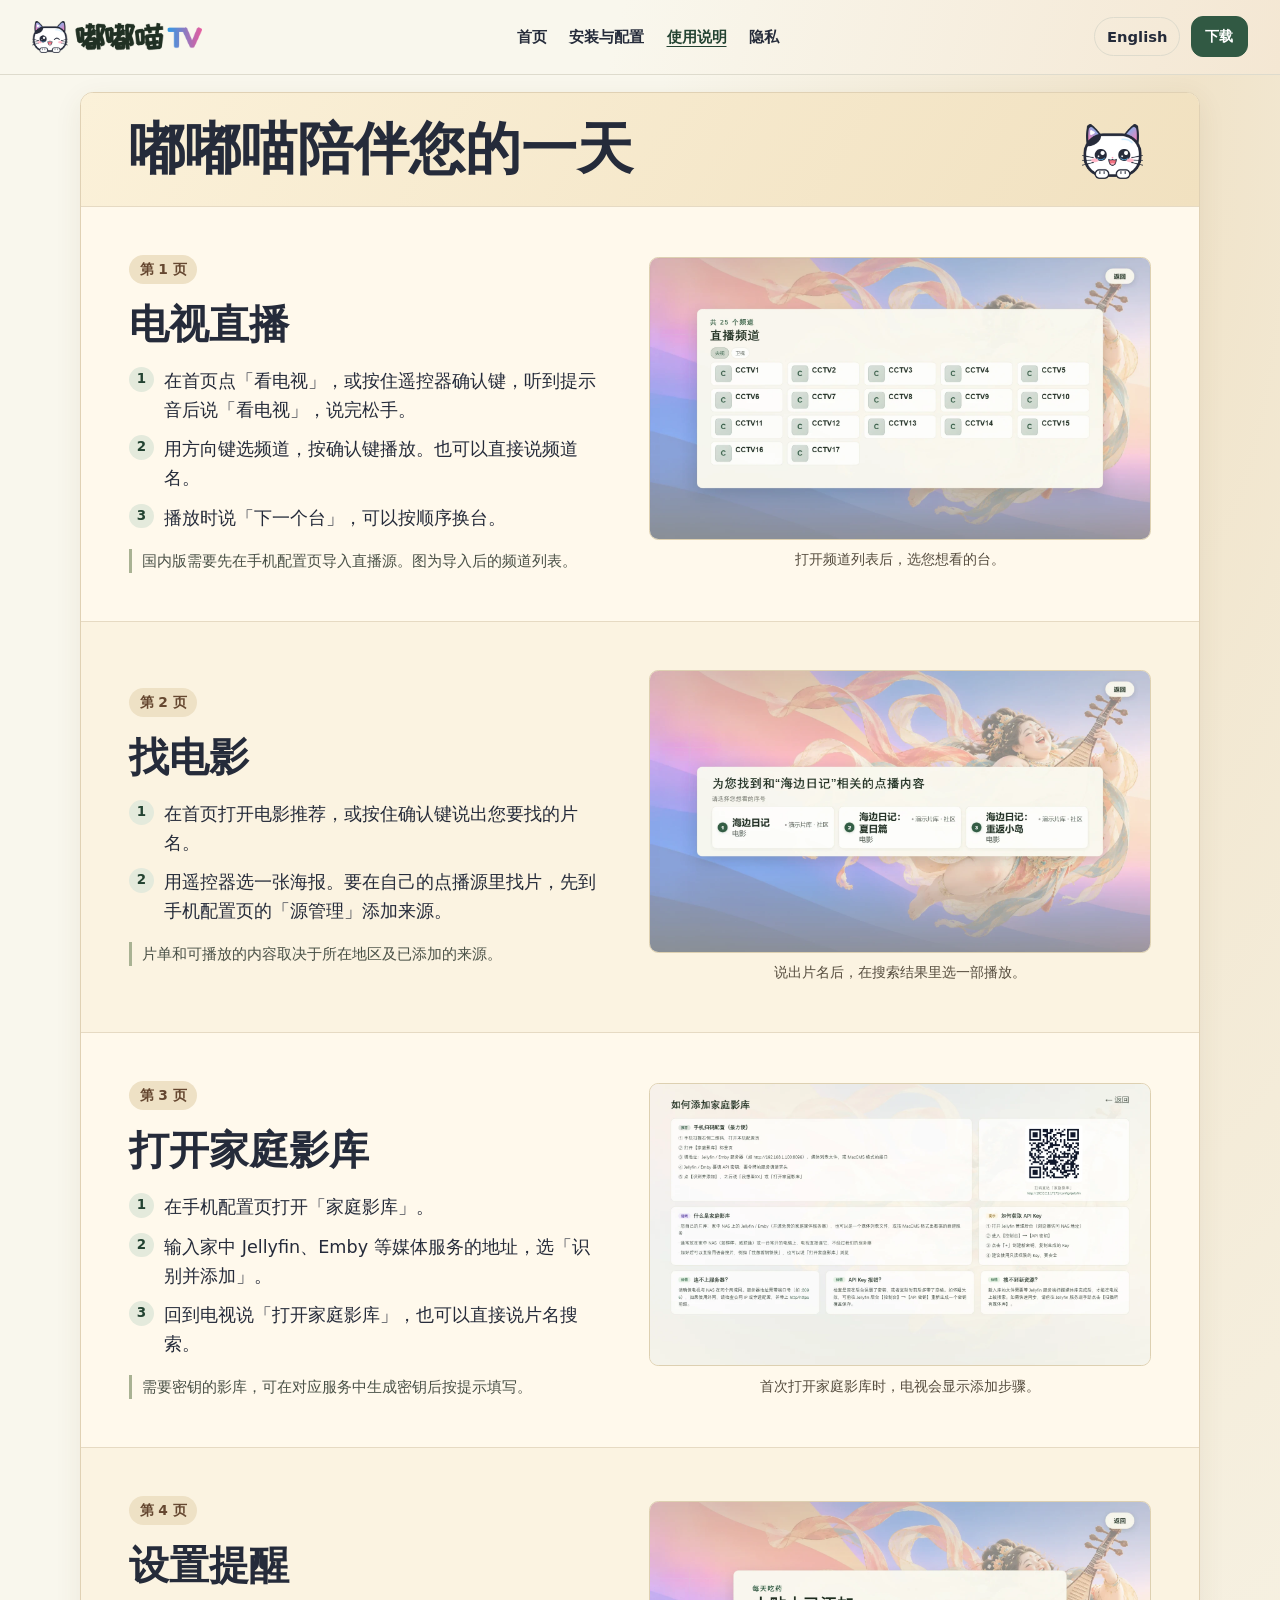
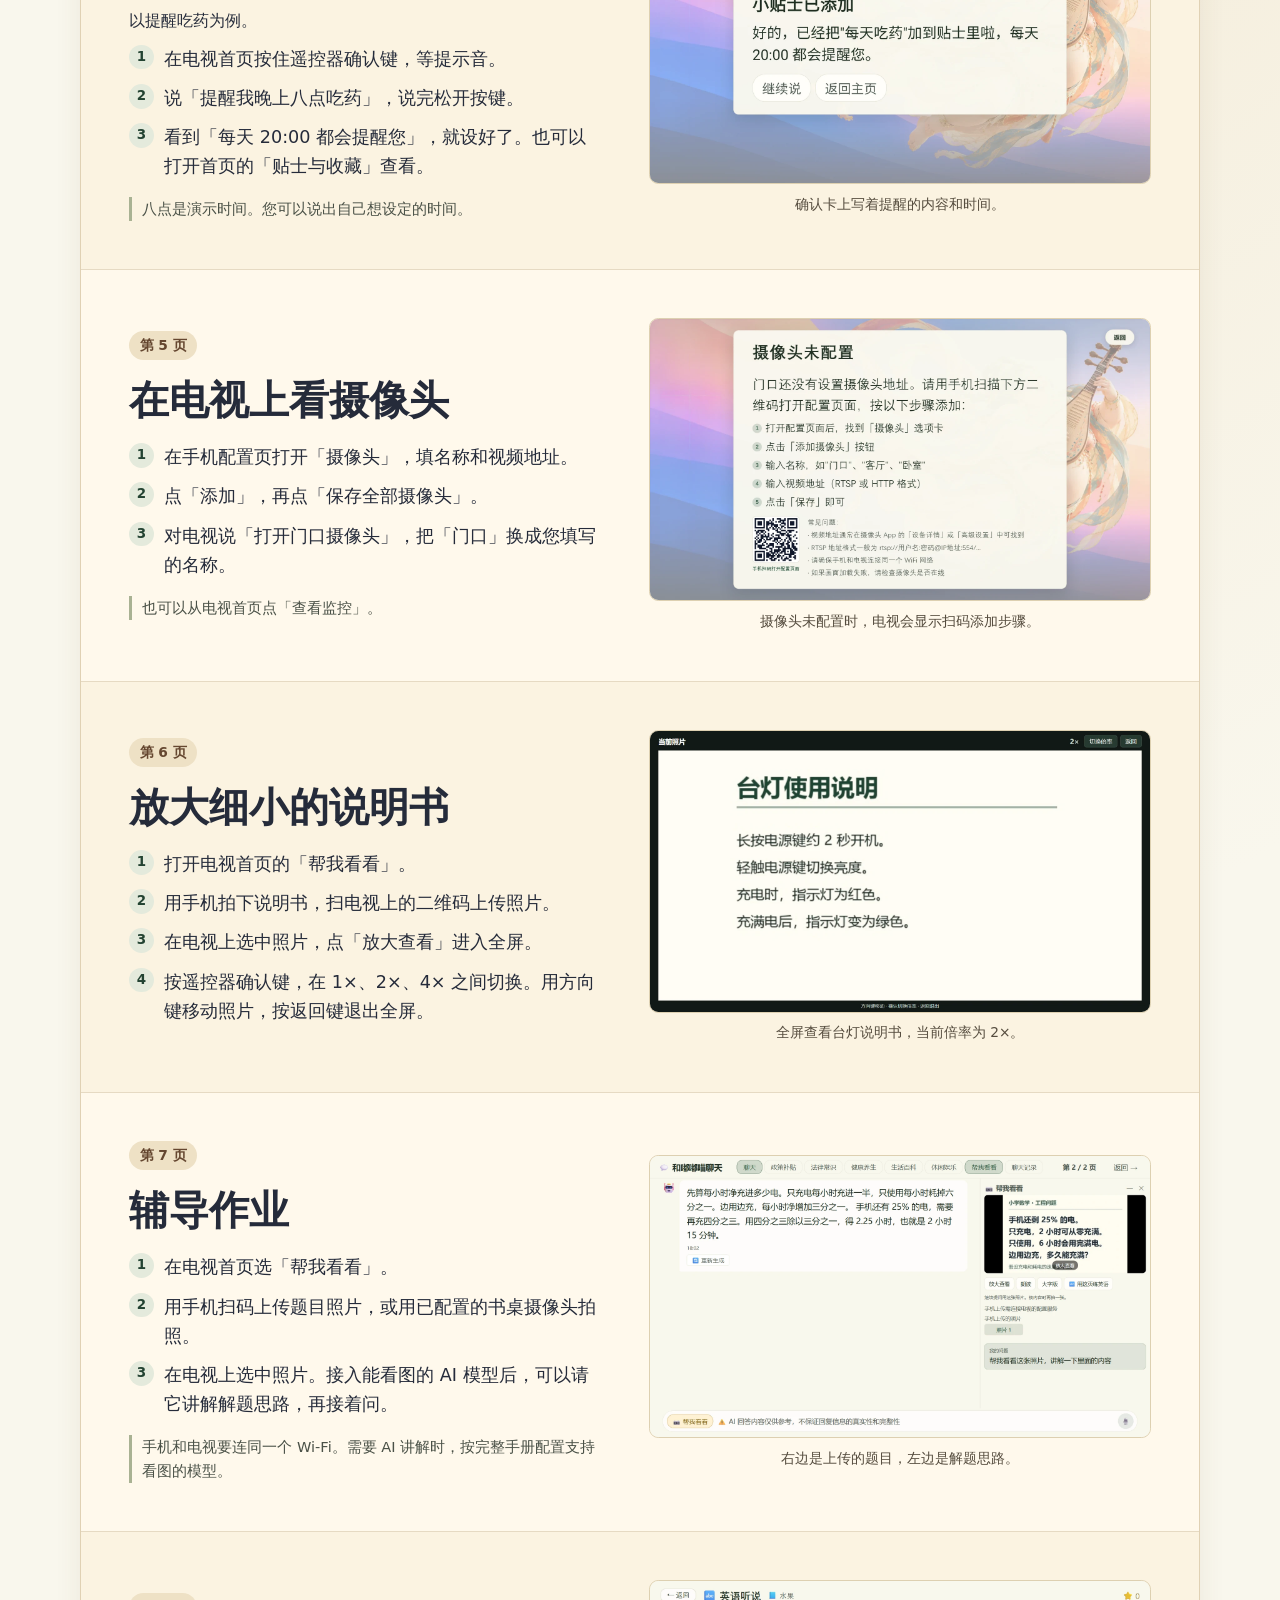
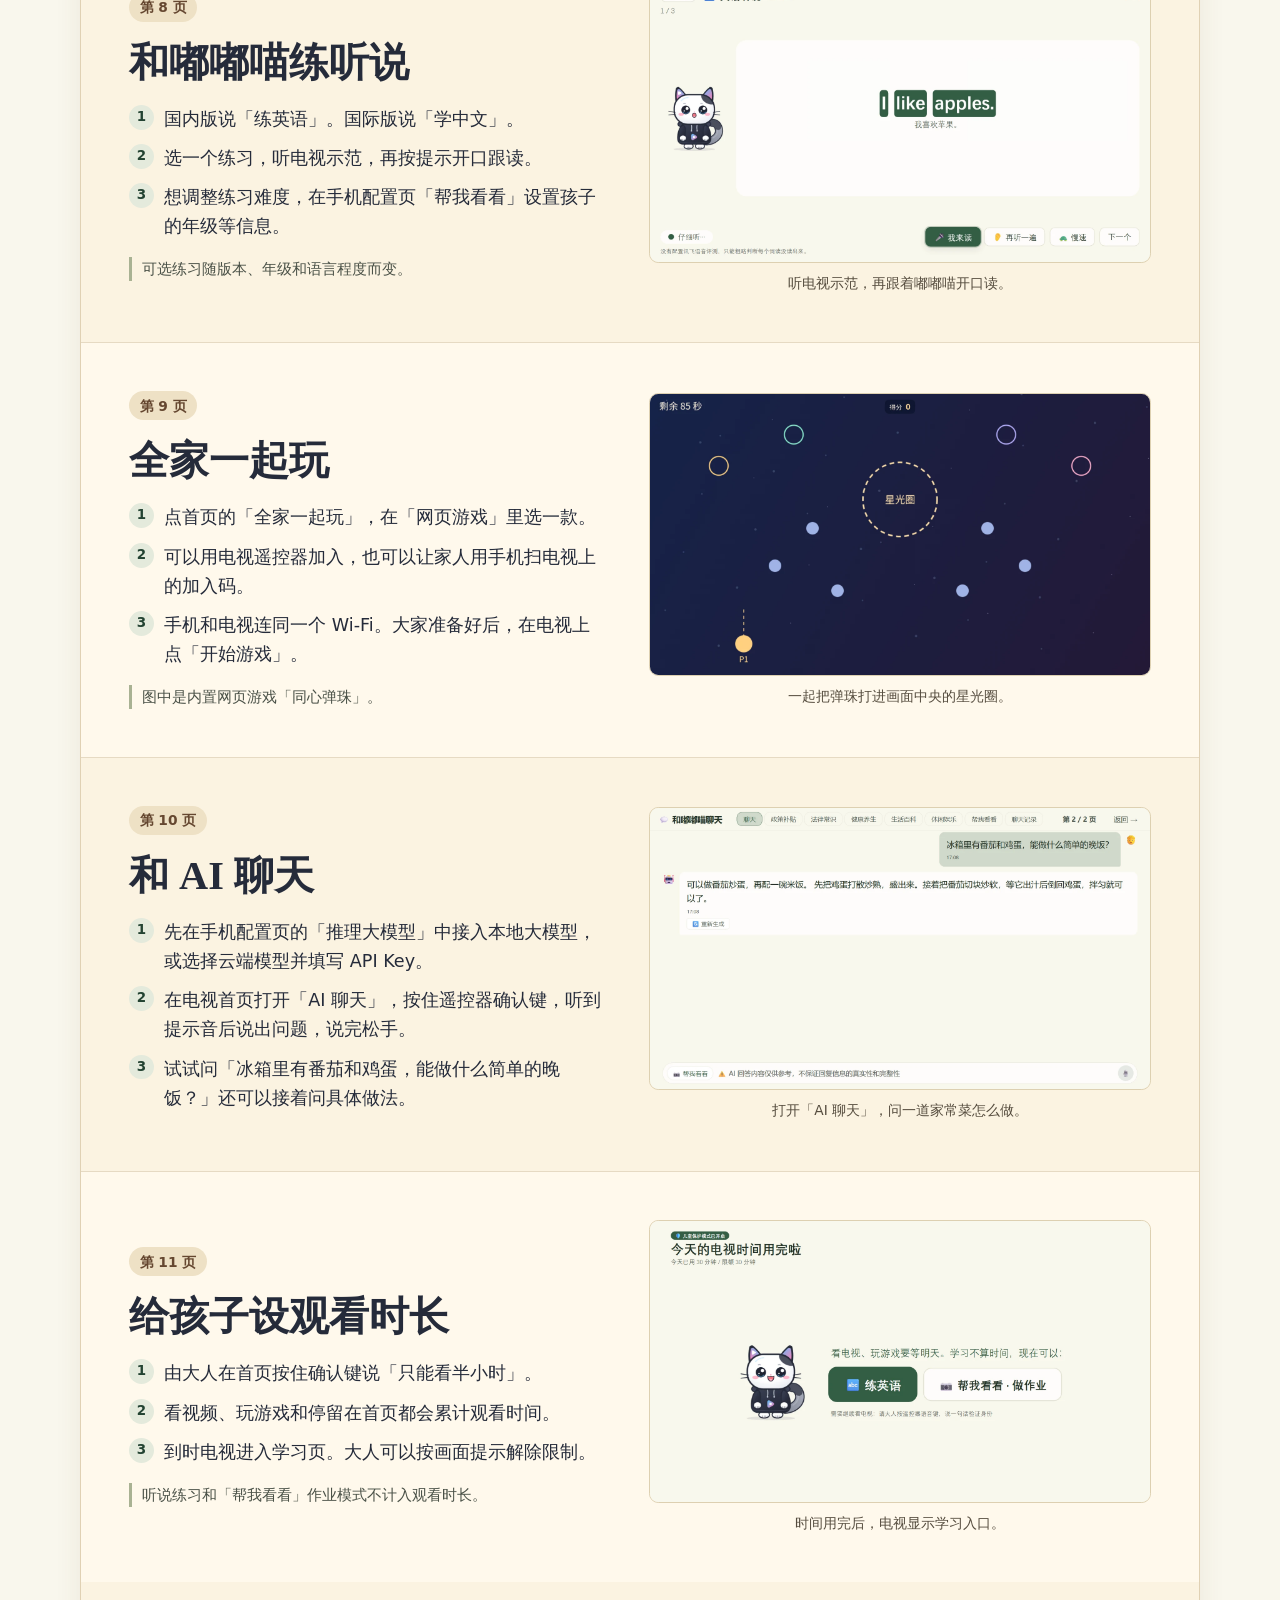
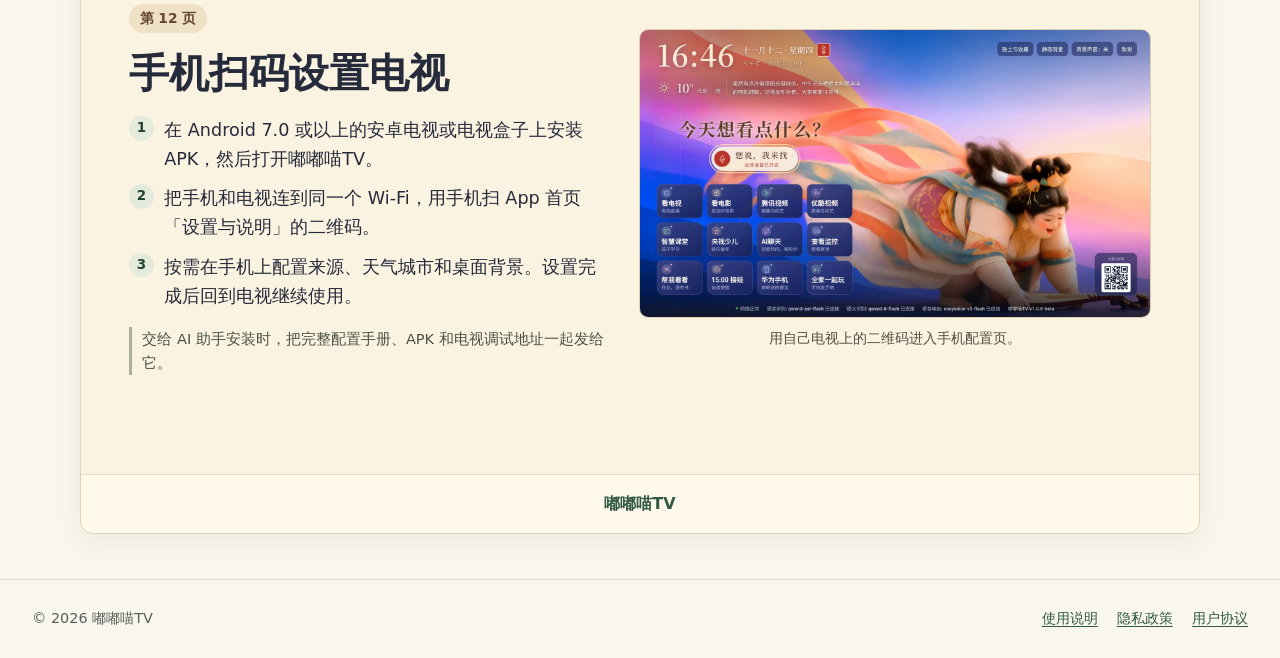
==== guide.html @ 06c304d7 "Publish DodoMeow TV static website" ====
<!doctype html>
<html lang="zh-CN">
<head>
  <meta charset="utf-8">
  <meta name="viewport" content="width=device-width, initial-scale=1">
  <title>使用说明 | 嘟嘟喵TV</title>
  <meta name="description" content="嘟嘟喵TV 的常用功能和简明操作，包括语音遥控、电视直播、家庭影库、学习辅导、儿童观看时长和家庭游戏。">
  <meta property="og:title" content="使用说明 | 嘟嘟喵TV">
  <meta property="og:description" content="嘟嘟喵TV 的常用功能和简明操作，包括语音遥控、电视直播、家庭影库、学习辅导、儿童观看时长和家庭游戏。">
  <meta property="og:type" content="website">
  <meta property="og:image" content="media/zh-hero.webp?v=cn-20261109">
  <link rel="alternate" hreflang="en" href="en/guide.html">
  <link rel="icon" href="img/favicon.png">
  <link rel="apple-touch-icon" href="img/apple-touch-icon.png">
  <link rel="stylesheet" href="css/base.css">
  <link rel="stylesheet" href="css/home.css?v=stories-20261112">
  <link rel="stylesheet" href="css/guide.css?v=guide-screens-20261112">
</head>
<body class="home detail-page guide">
  <a class="skip-link button small" href="#content">跳到正文</a>
  <header class="topbar">
    <div class="wrap topbar-inner">
      <a class="brand" href="index.html"><img src="img/lockup-cn.png" alt="嘟嘟喵TV" width="492" height="93"></a>
      <nav class="nav-links" aria-label="主导航">
        <a href="index.html">首页</a><a href="setup.html">安装与配置</a><a href="guide.html" aria-current="page">使用说明</a><a href="privacy-overview.html">隐私</a>
      </nav>
      <div class="nav-end"><a class="locale-link" href="en/guide.html" lang="en">English</a><a class="button small" href="setup.html#editions">下载</a></div>
    </div>
  </header>
  <main class="wrap guide-layout" id="content">
    <article class="illustrated-book" id="guide" aria-labelledby="book-title">
      <header class="guide-title">
        <h1 id="book-title">嘟嘟喵陪伴您的一天</h1>
        <img src="img/dodo.png" width="1024" height="1024" alt="">
      </header>
      <section class="guide-page" id="live" aria-labelledby="live-title">
        <div class="guide-copy" id="watch">
          <p class="chapter-number">第 1 页</p>
          <h2 id="live-title">电视直播</h2>
          <ol>
            <li>在首页点「看电视」，或按住遥控器确认键，听到提示音后说「看电视」，说完松手。</li>
            <li>用方向键选频道，按确认键播放。也可以直接说频道名。</li>
            <li>播放时说「下一个台」，可以按顺序换台。</li>
          </ol>
          <p class="guide-note">国内版需要先在手机配置页导入直播源。图为导入后的频道列表。</p>
        </div>
        <figure class="guide-art">
          <img src="media/zh-channels.webp?v=cn-20261112-2" width="1600" height="900" alt="打开频道列表后，选您想看的台。">
          <figcaption>打开频道列表后，选您想看的台。</figcaption>
        </figure>
      </section>
      <section class="guide-page" id="movies" aria-labelledby="movies-title">
        <div class="guide-copy">
          <p class="chapter-number">第 2 页</p>
          <h2 id="movies-title">找电影</h2>
          <ol>
            <li>在首页打开电影推荐，或按住确认键说出您要找的片名。</li>
            <li>用遥控器选一张海报。要在自己的点播源里找片，先到手机配置页的「源管理」添加来源。</li>
          </ol>
          <p class="guide-note">片单和可播放的内容取决于所在地区及已添加的来源。</p>
        </div>
        <figure class="guide-art">
          <img src="media/zh-vod-search.webp" width="1600" height="900" alt="说出片名后，在搜索结果里选一部播放。" loading="lazy">
          <figcaption>说出片名后，在搜索结果里选一部播放。</figcaption>
        </figure>
      </section>
      <section class="guide-page" id="library" aria-labelledby="library-title">
        <div class="guide-copy">
          <p class="chapter-number">第 3 页</p>
          <h2 id="library-title">打开家庭影库</h2>
          <ol>
            <li>在手机配置页打开「家庭影库」。</li>
            <li>输入家中 Jellyfin、Emby 等媒体服务的地址，选「识别并添加」。</li>
            <li>回到电视说「打开家庭影库」，也可以直接说片名搜索。</li>
          </ol>
          <p class="guide-note">需要密钥的影库，可在对应服务中生成密钥后按提示填写。</p>
        </div>
        <figure class="guide-art">
          <img src="media/zh-guide-library.webp" width="1600" height="900" alt="首次打开家庭影库时，电视会显示添加步骤。" loading="lazy">
          <figcaption>首次打开家庭影库时，电视会显示添加步骤。</figcaption>
        </figure>
      </section>
      <section class="guide-page" id="reminder" aria-labelledby="reminder-title">
        <div class="guide-copy">
          <p class="chapter-number">第 4 页</p>
          <h2 id="reminder-title">设置提醒</h2>
          <p>以提醒吃药为例。</p>
          <ol>
            <li>在电视首页按住遥控器确认键，等提示音。</li>
            <li>说「提醒我晚上八点吃药」，说完松开按键。</li>
            <li>看到「每天 20:00 都会提醒您」，就设好了。也可以打开首页的「贴士与收藏」查看。</li>
          </ol>
          <p class="guide-note">八点是演示时间。您可以说出自己想设定的时间。</p>
        </div>
        <figure class="guide-art">
          <img src="media/zh-reminder.webp?v=cn-20261109" width="1600" height="900" alt="确认卡上写着提醒的内容和时间。" loading="lazy">
          <figcaption>确认卡上写着提醒的内容和时间。</figcaption>
        </figure>
      </section>
      <section class="guide-page" id="camera" aria-labelledby="camera-title">
        <div class="guide-copy">
          <p class="chapter-number">第 5 页</p>
          <h2 id="camera-title">在电视上看摄像头</h2>
          <ol>
            <li>在手机配置页打开「摄像头」，填名称和视频地址。</li>
            <li>点「添加」，再点「保存全部摄像头」。</li>
            <li>对电视说「打开门口摄像头」，把「门口」换成您填写的名称。</li>
          </ol>
          <p class="guide-note">也可以从电视首页点「查看监控」。</p>
        </div>
        <figure class="guide-art">
          <img src="media/zh-guide-camera.webp" width="1600" height="900" alt="摄像头未配置时，电视会显示扫码添加步骤。" loading="lazy">
          <figcaption>摄像头未配置时，电视会显示扫码添加步骤。</figcaption>
        </figure>
      </section>
      <section class="guide-page" id="manual" aria-labelledby="manual-title">
        <div class="guide-copy">
          <p class="chapter-number">第 6 页</p>
          <h2 id="manual-title">放大细小的说明书</h2>
          <ol>
            <li>打开电视首页的「帮我看看」。</li>
            <li>用手机拍下说明书，扫电视上的二维码上传照片。</li>
            <li>在电视上选中照片，点「放大查看」进入全屏。</li>
            <li>按遥控器确认键，在 1×、2×、4× 之间切换。用方向键移动照片，按返回键退出全屏。</li>
          </ol>
        </div>
        <figure class="guide-art">
          <img src="media/zh-guide-manual.webp?v=fullscreen" width="1600" height="900" alt="台灯说明书在电视上全屏显示，右上角显示 2× 和切换倍率按钮。" loading="lazy">
          <figcaption>全屏查看台灯说明书，当前倍率为 2×。</figcaption>
        </figure>
      </section>
      <section class="guide-page" id="look" aria-labelledby="look-title">
        <div class="guide-copy" id="study">
          <p class="chapter-number">第 7 页</p>
          <h2 id="look-title">辅导作业</h2>
          <ol>
            <li>在电视首页选「帮我看看」。</li>
            <li>用手机扫码上传题目照片，或用已配置的书桌摄像头拍照。</li>
            <li>在电视上选中照片。接入能看图的 AI 模型后，可以请它讲解解题思路，再接着问。</li>
          </ol>
          <p class="guide-note">手机和电视要连同一个 Wi-Fi。需要 AI 讲解时，按完整手册配置支持看图的模型。</p>
        </div>
        <figure class="guide-art">
          <img src="media/zh-homework-demo.webp?v=fullscreen-ui" width="1600" height="900" alt="右边是上传的题目，左边是解题思路。" loading="lazy">
          <figcaption>右边是上传的题目，左边是解题思路。</figcaption>
        </figure>
      </section>
      <section class="guide-page" id="language" aria-labelledby="language-title">
        <div class="guide-copy">
          <p class="chapter-number">第 8 页</p>
          <h2 id="language-title">和嘟嘟喵练听说</h2>
          <ol>
            <li>国内版说「练英语」。国际版说「学中文」。</li>
            <li>选一个练习，听电视示范，再按提示开口跟读。</li>
            <li>想调整练习难度，在手机配置页「帮我看看」设置孩子的年级等信息。</li>
          </ol>
          <p class="guide-note">可选练习随版本、年级和语言程度而变。</p>
        </div>
        <figure class="guide-art">
          <img src="media/zh-practice.webp" width="1600" height="900" alt="听电视示范，再跟着嘟嘟喵开口读。" loading="lazy">
          <figcaption>听电视示范，再跟着嘟嘟喵开口读。</figcaption>
        </figure>
      </section>
      <section class="guide-page" id="games" aria-labelledby="games-title">
        <div class="guide-copy">
          <p class="chapter-number">第 9 页</p>
          <h2 id="games-title">全家一起玩</h2>
          <ol>
            <li>点首页的「全家一起玩」，在「网页游戏」里选一款。</li>
            <li>可以用电视遥控器加入，也可以让家人用手机扫电视上的加入码。</li>
            <li>手机和电视连同一个 Wi-Fi。大家准备好后，在电视上点「开始游戏」。</li>
          </ol>
          <p class="guide-note">图中是内置网页游戏「同心弹珠」。</p>
        </div>
        <figure class="guide-art">
          <img src="media/zh-games.webp?v=cn-20261109" width="1600" height="900" alt="一起把弹珠打进画面中央的星光圈。" loading="lazy">
          <figcaption>一起把弹珠打进画面中央的星光圈。</figcaption>
        </figure>
      </section>
      <section class="guide-page" id="voice" aria-labelledby="voice-title">
        <div class="guide-copy">
          <p class="chapter-number">第 10 页</p>
          <h2 id="voice-title">和 AI 聊天</h2>
          <ol>
            <li>先在手机配置页的「推理大模型」中接入本地大模型，或选择云端模型并填写 API Key。</li>
            <li>在电视首页打开「AI 聊天」，按住遥控器确认键，听到提示音后说出问题，说完松手。</li>
            <li>试试问「冰箱里有番茄和鸡蛋，能做什么简单的晚饭？」还可以接着问具体做法。</li>
          </ol>
        </div>
        <figure class="guide-art">
          <img src="media/zh-guide-chat.webp" width="1600" height="900" alt="电视上的 AI 聊天界面，显示晚饭提问和番茄炒蛋的做法。" loading="lazy">
          <figcaption>打开「AI 聊天」，问一道家常菜怎么做。</figcaption>
        </figure>
      </section>
      <section class="guide-page" id="limits" aria-labelledby="limits-title">
        <div class="guide-copy">
          <p class="chapter-number">第 11 页</p>
          <h2 id="limits-title">给孩子设观看时长</h2>
          <ol>
            <li>由大人在首页按住确认键说「只能看半小时」。</li>
            <li>看视频、玩游戏和停留在首页都会累计观看时间。</li>
            <li>到时电视进入学习页。大人可以按画面提示解除限制。</li>
          </ol>
          <p class="guide-note">听说练习和「帮我看看」作业模式不计入观看时长。</p>
        </div>
        <figure class="guide-art">
          <img src="media/zh-viewing-limit.webp?v=current-mascot" width="1600" height="900" alt="时间用完后，电视显示学习入口。" loading="lazy">
          <figcaption>时间用完后，电视显示学习入口。</figcaption>
        </figure>
      </section>
      <section class="guide-page" id="setup" aria-labelledby="setup-title">
        <div class="guide-copy">
          <p class="chapter-number">第 12 页</p>
          <h2 id="setup-title">手机扫码设置电视</h2>
          <ol>
            <li>在 Android 7.0 或以上的安卓电视或电视盒子上安装 APK，然后打开嘟嘟喵TV。</li>
            <li>把手机和电视连到同一个 Wi-Fi，用手机扫 App 首页「设置与说明」的二维码。</li>
            <li>按需在手机上配置来源、天气城市和桌面背景。设置完成后回到电视继续使用。</li>
          </ol>
          <p class="guide-note">交给 AI 助手安装时，把完整配置手册、APK 和电视调试地址一起发给它。</p>
        </div>
        <figure class="guide-art">
          <img src="media/zh-guide-setup.webp" width="1600" height="900" alt="用自己电视上的二维码进入手机配置页。" loading="lazy">
          <figcaption>用自己电视上的二维码进入手机配置页。</figcaption>
        </figure>
      </section>
      <p class="guide-end">嘟嘟喵TV</p>
    </article>
  </main>
  <footer class="site-footer"><div class="wrap footer-inner"><span>© 2026 嘟嘟喵TV</span><div class="footer-links"><a href="guide.html">使用说明</a><a href="privacy.html">隐私政策</a><a href="terms.html">用户协议</a></div></div></footer>
</body>
</html>
---- css/base.css ----
:root {
  color-scheme: light;
  --canvas: #f9f7ed;
  --paper: #fffdf6;
  --ink: #252b3a;
  --muted: #565e59;
  --green: #315943;
  --green-dark: #234332;
  --line: #dedbcd;
  --blue: #5bc2ff;
  --pink: #ff7eb6;
  --sans: "Microsoft YaHei UI", "PingFang SC", "Noto Sans CJK SC", system-ui, sans-serif;
  --serif: "Noto Serif CJK SC", "Songti SC", "SimSun", Georgia, serif;
  --wrap: 76rem;
}
:root[lang="en"] { --serif: Georgia, "Times New Roman", serif; }

*, *::before, *::after { box-sizing: border-box; }
html { scroll-padding-top: 1.25rem; }
body { margin: 0; background: var(--canvas); color: var(--ink); font: 1rem/1.65 var(--sans); }
button, input { font: inherit; }
button { color: inherit; }
h1, h2, h3, p { margin: 0; }
img, video { display: block; max-width: 100%; }
a { color: var(--green); }
:focus-visible { outline: 3px solid var(--green); outline-offset: 4px; }
[hidden] { display: none !important; }

.wrap { width: min(100% - 3rem, var(--wrap)); margin-inline: auto; }
.topbar { border-bottom: 1px solid var(--line); }
.topbar-inner {
  display: flex;
  align-items: center;
  justify-content: space-between;
  gap: 1.25rem;
  min-height: 4.6rem;
  padding-block: .65rem;
}
.brand { display: inline-flex; align-items: center; flex: 0 0 auto; }
.brand img { width: 10.6rem; height: auto; }
.nav-links { display: flex; flex-wrap: wrap; gap: .35rem 1.4rem; align-items: center; }
.nav-links a, .locale-link { text-decoration: none; color: var(--ink); font-size: .92rem; font-weight: 650; }
.nav-links a:hover, .locale-link:hover { text-decoration: underline; text-underline-offset: .25em; }
.locale-link { padding: .4rem .75rem; border: 1px solid var(--line); border-radius: 2rem; white-space: nowrap; }
.nav-end { display: flex; gap: .8rem; align-items: center; }

.button {
  min-height: 2.85rem;
  padding: .65rem 1.1rem;
  border: 1px solid var(--green);
  border-radius: .75rem;
  background: var(--green);
  color: white;
  text-decoration: none;
  font-weight: 700;
  line-height: 1.35;
  display: inline-flex;
  align-items: center;
  justify-content: center;
  gap: .45rem;
  cursor: pointer;
  text-align: center;
}
.button:hover { background: var(--green-dark); }
.button.outline { background: transparent; color: var(--green-dark); border-color: #aab7a8; }
.button.outline:hover { background: #e9eee3; }
.button[aria-disabled="true"], .button:disabled { cursor: default; opacity: .48; }
.button.small { min-height: 2.55rem; font-size: .9rem; padding: .5rem .85rem; }
.button svg { width: 1rem; height: 1rem; flex: none; }
.text-link { display: inline-block; text-underline-offset: .22em; font-weight: 700; }
.eyebrow { color: var(--green); font-size: .8rem; font-weight: 800; letter-spacing: .11em; }
.skip-link { position: absolute; z-index: 5; top: .5rem; left: .5rem; transform: translateY(-170%); }
.skip-link:focus { transform: none; }

.site-footer { border-top: 1px solid var(--line); padding: 1.7rem 0; color: var(--muted); font-size: .9rem; }
.footer-inner { display: flex; flex-wrap: wrap; align-items: center; justify-content: space-between; gap: .8rem 1.5rem; }
.footer-links { display: flex; gap: .45rem 1.2rem; flex-wrap: wrap; }
.footer-links a { text-underline-offset: .2em; }

.clip-dialog {
  width: min(56rem, calc(100% - 1.25rem));
  max-height: calc(100% - 1.25rem);
  padding: 0;
  border: 1px solid #d8d7cc;
  border-radius: 1rem;
  background: var(--paper);
  color: var(--ink);
  box-shadow: 0 1.25rem 5rem #16221950;
}
.clip-dialog::backdrop { background: #1b2823bb; }
.clip-heading { display: flex; align-items: center; justify-content: space-between; gap: .75rem; padding: .65rem .8rem .65rem 1.15rem; }
.clip-heading h2 { font-size: 1.05rem; }
.clip-dialog video { width: 100%; max-height: min(69vh, 35rem); background: #161c22; }
.clip-note { padding: .65rem 1.15rem .85rem; font-size: .86rem; color: var(--muted); }

@media (max-width: 650px) {
  .wrap { width: calc(100% - 2rem); }
  .topbar-inner { min-height: 3.9rem; gap: .5rem; }
  .brand img { width: 8.25rem; }
  .nav-end { gap: .5rem; }
  .locale-link { font-size: .83rem; }
}
---- css/home.css ----
html:has(> .home) {
  --topbar-height: calc(4.6rem + 1px);
  scroll-padding-top: var(--topbar-height);
  scroll-snap-type: y proximity;
}
html:has(> .detail-page) { scroll-snap-type: none; }
.home {
  background:
    radial-gradient(ellipse at 87% 3%, #f4e7d3 0%, transparent 38rem),
    var(--canvas);
}
.home .topbar {
  position: sticky;
  top: 0;
  z-index: 3;
  background: linear-gradient(105deg, var(--canvas) 48%, #f4e7d3);
}
.home .topbar-inner { gap: 1.35rem; }
.home .nav-end { gap: .65rem; }
.home .nav-links a[aria-current="page"] {
  color: var(--green-dark);
  text-decoration: underline;
  text-underline-offset: .25em;
}
.home-intro, .home-screen {
  min-height: calc(100vh - var(--topbar-height));
  min-height: calc(100dvh - var(--topbar-height));
  scroll-snap-align: start;
}
.home-intro {
  --intro-spacing: clamp(.75rem, 2.5vh, 1.5rem);
  --intro-copy-height: 4.25rem;
  display: grid;
  align-content: center;
  gap: var(--intro-spacing);
  padding-block: var(--intro-spacing);
}
.intro-copy { text-align: center; }
.intro-copy h1 {
  font: 700 clamp(1.35rem, 2.25vw, 2rem)/1.2 var(--serif);
  color: var(--green-dark);
}
.intro-copy .eyebrow {
  display: inline-block;
  font-family: var(--sans);
  margin-inline-end: .65rem;
  vertical-align: middle;
}
.intro-copy p { margin-top: .3rem; color: var(--muted); }
.hero-art {
  max-width: 72rem;
  max-width: clamp(16rem, calc((100dvh - var(--topbar-height) - var(--intro-spacing) * 3 - var(--intro-copy-height) - 1rem) * 16 / 9), 72rem);
  margin-block: 0;
}
.home-screen {
  display: grid;
  align-content: center;
  padding-block: clamp(1rem, 2.6vh, 2.25rem);
  border-top: 1px solid var(--line);
}
.home .site-footer { scroll-snap-align: end; }
.tv-screen {
  position: relative;
  border: clamp(.35rem, .8vw, .7rem) solid #252b3a;
  background: #252b3a;
  border-radius: clamp(.65rem, 1.4vw, 1.2rem);
  box-shadow: 0 1rem 2rem #1f2d4935, 0 .35rem 0 #161c26;
  overflow: hidden;
}
.tv-screen video { width: 100%; height: auto; }
.play-link {
  display: inline-flex;
  align-items: center;
  gap: .32rem;
  border: 0;
  background: transparent;
  color: var(--green-dark);
  padding: .25rem .35rem;
  min-height: 2.75rem;
  font-weight: 750;
  cursor: pointer;
}
.play-link:hover { text-decoration: underline; text-underline-offset: .22em; }
.play-link svg { width: 1rem; height: 1rem; }

.section-heading { margin-bottom: 1.05rem; }
.section-heading :is(h1, h2) {
  font: 700 clamp(1.95rem, 3.7vw, 3.25rem)/1.15 var(--serif);
  margin-block: .32em .3em;
  letter-spacing: -.025em;
  text-wrap: balance;
}
.section-heading > p:last-child { color: var(--muted); }

.feature-grid { display: grid; grid-template-columns: repeat(3, minmax(0, 1fr)); gap: clamp(.85rem, 2vw, 1.5rem); }
.feature-card {
  display: flex;
  flex-direction: column;
  border: 1px solid var(--line);
  border-radius: 1rem;
  overflow: hidden;
  background: var(--paper);
}
.feature-image { display: block; width: 100%; height: auto; aspect-ratio: 16 / 9; object-fit: cover; }
.feature-copy { display: flex; flex: 1; flex-direction: column; gap: .55rem; padding: clamp(.95rem, 2vw, 1.45rem); }
.feature-copy :is(h2, h3) { color: var(--green-dark); font-size: clamp(1.12rem, 1.6vw, 1.5rem); line-height: 1.35; }
.feature-copy p { color: var(--muted); }
.feature-copy > .text-link { align-self: flex-start; margin-top: auto; padding-top: .3rem; }
.guide-summary { padding-block: clamp(1.5rem, 4vw, 3rem) clamp(2rem, 5vw, 4rem); }
.guide-summary .section-heading { margin-bottom: clamp(1.25rem, 3vw, 2rem); }
.feature-actions { display: flex; flex-wrap: wrap; gap: .25rem 1rem; align-items: center; margin-top: auto; }
.feature-actions .play-link { padding-inline: 0; }

.family-stories { padding-block: clamp(2rem, 5vw, 4rem); }
.family-stories .section-heading { margin-bottom: clamp(1rem, 2.5vw, 1.8rem); }
.family-stories .section-heading h2 { font-size: clamp(1.4rem, 2.5vw, 2.25rem); }
.family-story {
  display: grid;
  grid-template-columns: minmax(0, .78fr) minmax(0, 1.22fr);
  align-items: center;
  gap: clamp(1.1rem, 3vw, 2.5rem);
  padding: clamp(.8rem, 2vw, 1.4rem);
  border: 1px solid var(--line);
  border-radius: 1rem;
  background: var(--paper);
}
.family-story + .family-story { margin-top: clamp(.95rem, 2vw, 1.5rem); }
.family-stories .family-story + .section-heading { margin-top: clamp(2.5rem, 6vw, 5rem); }
.product-visual {
  margin: 0;
  padding: clamp(.55rem, 1.5vw, 1.1rem);
  border-radius: .8rem;
  background: linear-gradient(135deg, #264b3a, #182631);
  color: #fff;
}
.product-visual figcaption {
  display: flex;
  flex-wrap: wrap;
  justify-content: space-between;
  align-items: baseline;
  gap: .15rem .85rem;
  padding: .15rem .2rem .6rem;
}
.product-visual figcaption strong { font-size: clamp(.95rem, 1.35vw, 1.18rem); }
.product-visual figcaption span { color: #dce8de; font-size: .86rem; }
.story-image {
  width: 100%;
  height: auto;
  aspect-ratio: 16 / 9;
  border: 1px solid #ffffff35;
  border-radius: .55rem;
}
.story-copy { padding: clamp(.25rem, 1.6vw, 1.15rem); }
.story-copy h3 {
  margin-bottom: .75rem;
  color: var(--green-dark);
  font: 700 clamp(1.4rem, 2.3vw, 2rem)/1.3 var(--serif);
}
.story-copy .story-pain { color: var(--muted); margin-bottom: .55rem; }
.story-commands { margin-block: .65rem; }
.story-commands p + p { margin-top: .2rem; }
.story-copy .text-link { margin-top: .9rem; }

.home-panel {
  padding: clamp(1.2rem, 4vw, 2.85rem);
  border: 1px solid #d7dfd1;
  border-radius: 1rem;
  background: #edf1e7;
}
.home-panel .section-heading { margin-bottom: 1rem; }
.privacy-points { display: grid; grid-template-columns: 1fr 1fr; gap: .9rem 2rem; }
.privacy-points h3, .setup-method h3 { font-size: clamp(1.06rem, 2vw, 1.35rem); margin-bottom: .3rem; }
.privacy-points p, .setup-method li, .panel-note { color: #45524b; }
.privacy-points p + p { margin-top: .5rem; overflow-wrap: anywhere; }
.panel-note { margin-top: 1rem; padding-top: .72rem; border-top: 1px solid #d5ddd0; font-size: .9rem; }

.setup-page, .privacy-page {
  display: flex;
  flex-direction: column;
  min-height: 100dvh;
}
.setup-page { background: var(--canvas); }
:is(.setup-page, .privacy-page) > main { flex: 1; display: grid; }
:is(.setup-page, .privacy-page) .site-footer { padding-block: .55rem; }
.privacy-page #privacy {
  align-self: center;
  padding-block: clamp(.85rem, 2.4vh, 1.9rem);
}
.privacy-page .home-panel { padding: clamp(1rem, min(3vw, 4vh), 2.6rem); }
.privacy-page .section-heading h1 { margin-top: 0; }
#setup {
  min-height: 0;
  border: 0;
  align-content: stretch;
  grid-template-rows: auto auto 1fr auto;
  padding-block: clamp(.85rem, 2.4vh, 1.9rem) clamp(.75rem, 2vh, 1.7rem);
  gap: clamp(.8rem, 2vh, 1.55rem);
}
.setup-heading {
  display: flex;
  align-items: center;
  justify-content: space-between;
  gap: 1rem 2rem;
  padding: clamp(1rem, 3vh, 2rem) clamp(1rem, 3vw, 2.3rem);
  border-radius: 1rem;
  background: linear-gradient(110deg, #1f3e31, #365a45);
  color: #fffdf6;
}
.setup-heading h1 {
  font: 700 clamp(1.85rem, 3.4vw, 3rem)/1.13 var(--serif);
  letter-spacing: -.025em;
}
.setup-heading p { margin-top: .35rem; color: #e0ebdd; font-size: .92rem; line-height: 1.4; }
.setup-heading .button {
  flex-shrink: 0;
  border-color: #fffdf6;
  background: #fffdf6;
  color: var(--green-dark);
  font-size: .92rem;
}
.setup-heading .button:hover { border-color: #e6edde; background: #e6edde; }
.setup-heading .button:focus-visible { outline-color: #fffdf6; }
.setup-paths {
  display: grid;
  grid-template-columns: minmax(0, .85fr) minmax(0, 1.15fr);
  gap: clamp(.8rem, 1.6vw, 1.25rem);
}
.setup-method {
  padding: clamp(.9rem, 2.3vh, 1.6rem) clamp(.9rem, 2vw, 1.5rem);
  border: 1px solid var(--line);
  border-radius: .9rem;
  background: var(--paper);
}
.setup-method:first-child { background: #edf1e7; border-color: #d7e0d2; }
.setup-method h2, .setup-editions h2 {
  color: var(--green-dark);
  font: 700 clamp(1.12rem, 1.9vw, 1.52rem)/1.25 var(--serif);
}
.setup-example {
  margin: .65rem 0;
  padding-inline-start: .75rem;
  border-inline-start: 2px solid #94aa90;
  color: var(--green-dark);
  font-size: clamp(.96rem, 1.4vw, 1.12rem);
  line-height: 1.5;
}
.setup-prompt, .setup-steps { color: var(--muted); font-size: .88rem; line-height: 1.4; }
.setup-steps {
  display: grid;
  grid-template-columns: repeat(2, minmax(0, 1fr));
  gap: .65rem 1rem;
  margin: .6rem 0 0;
  padding: 0;
  list-style: none;
}
.setup-steps li { position: relative; padding-inline-start: 1.55rem; }
.setup-steps li::before {
  content: counter(list-item);
  position: absolute;
  inset-inline-start: 0;
  top: .02rem;
  display: grid;
  place-items: center;
  width: 1.15rem;
  height: 1.15rem;
  border-radius: 50%;
  background: #e6eee3;
  color: var(--green-dark);
  font-size: .72rem;
  font-weight: 750;
}
.setup-steps strong { color: var(--ink); }
.guide-links { display: flex; flex-wrap: wrap; gap: .65rem 1.25rem; align-items: center; margin-top: 1rem; }

.setup-editions {
  display: grid;
  grid-template-rows: auto 1fr;
  padding-block-start: .65rem;
  border-top: 1px solid var(--line);
}
.edition-grid {
  display: grid;
  grid-template-columns: repeat(2, minmax(0, 1fr));
  grid-template-rows: repeat(2, 1fr);
  gap: 1px;
  margin: .45rem 0 0;
  padding: 1px;
  border-radius: .65rem;
  background: var(--line);
  overflow: hidden;
  list-style: none;
}
.edition-grid a {
  display: grid;
  align-content: center;
  grid-template-columns: minmax(0, 1fr) auto;
  align-items: baseline;
  column-gap: .55rem;
  height: 100%;
  padding: clamp(.42rem, 1vh, .75rem) clamp(.55rem, 1.35vw, 1rem);
  background: var(--paper);
  overflow-wrap: anywhere;
  text-decoration: none;
}
.edition-grid a:hover { background: #edf1e7; }
.edition-grid a:focus-visible { outline-offset: -3px; }
.edition-grid h3 { color: var(--green-dark); font-size: clamp(1rem, 2.05vh, 1.35rem); line-height: 1.3; }
.edition-download { color: var(--green); font-size: .78rem; font-weight: 750; text-align: end; }
.edition-grid a:hover .edition-download { text-decoration: underline; }
.edition-grid p { grid-column: 1 / -1; margin-top: .2rem; color: var(--muted); font-size: clamp(.85rem, 1.7vh, 1.1rem); line-height: 1.35; }
.setup-device-note {
  display: flex;
  gap: .25rem .7rem;
  align-items: baseline;
  color: var(--muted);
  font-size: .81rem;
  line-height: 1.4;
}
.setup-device-note strong { flex-shrink: 0; color: var(--green-dark); }

@media (min-width: 761px) and (max-height: 800px) {
  #setup { gap: .75rem; }
  .setup-heading { padding-block: clamp(.9rem, 2.4vh, 1.35rem); }
  .privacy-page .home-panel { padding: 1.25rem clamp(1.25rem, 3vw, 2.6rem); }
  .privacy-page .section-heading h1 { font-size: clamp(1.85rem, 3vw, 2.5rem); }
  .privacy-page .privacy-points p { line-height: 1.45; }
}
@media (min-width: 1000px) and (min-height: 850px) {
  #setup { gap: clamp(1.25rem, 3vh, 2.25rem); }
  .setup-heading { padding-block: clamp(1.6rem, 4vh, 2.8rem); }
  .setup-method { padding-block: clamp(1.3rem, 3.2vh, 2.1rem); }
  .setup-steps { row-gap: 1rem; }
  .setup-editions { padding-block-start: 1rem; }
}
@media (max-width: 950px) {
  .home .topbar-inner { gap: .7rem; }
  .home .nav-links { gap: .35rem .8rem; }
}
@media (max-width: 760px) {
  html:has(> .home) { --topbar-height: calc(5.85rem + 1px); }
  .home-intro { --intro-copy-height: 6rem; }
  .intro-copy .eyebrow { display: block; margin: 0 0 .35rem; }
  .home .topbar-inner {
    display: grid;
    grid-template-columns: auto minmax(0, 1fr);
    grid-template-rows: 3.6rem 2.25rem;
    gap: 0 .45rem;
    padding-block: 0;
  }
  .home .nav-end { justify-self: end; }
  .home .nav-links { grid-row: 2; grid-column: 1 / -1; flex-wrap: nowrap; justify-content: space-between; gap: .45rem; }
  .home .nav-links a { font-size: .84rem; white-space: nowrap; }
  .feature-grid, .family-story, .setup-paths, .privacy-points { grid-template-columns: 1fr; }
}
@media (max-width: 480px) {
  .home .nav-end .button { min-height: 2.3rem; font-size: .78rem; padding-inline: .54rem; }
  .home .topbar-inner { column-gap: .4rem; }
  .setup-heading, .setup-device-note { align-items: flex-start; flex-direction: column; }
  .setup-steps { grid-template-columns: 1fr; }
  .edition-grid a { grid-template-columns: 1fr; }
  .edition-download { grid-row: 3; margin-top: .22rem; text-align: start; }
}
---- css/guide.css ----
.guide {
  background: radial-gradient(ellipse at 93% 2%, #f0e3c9, transparent 33rem), var(--canvas);
}
.guide-layout { max-width: 70rem; padding-block: 1.1rem 2.8rem; }
.illustrated-book {
  --book-paper: #fff9ec;
  overflow: hidden;
  background: var(--book-paper);
  border: 1px solid #e0d1b4;
  border-radius: .8rem;
  box-shadow: 0 .45rem 1.7rem #5b4a2a15;
}
.guide-title {
  display: flex;
  align-items: center;
  justify-content: space-between;
  gap: 1rem;
  padding: clamp(.85rem, 2vh, 1.45rem) clamp(1rem, 3.8vw, 3rem);
  background: linear-gradient(122deg, #fbf1d9, #f1e1c0);
}
.guide-title h1 {
  font: 700 clamp(1.95rem, 4.4vw, 3.65rem)/1.12 var(--serif);
  text-wrap: balance;
}
.guide-title img { width: clamp(3.5rem, 6vw, 5.25rem); height: auto; flex: none; }
.guide-page {
  display: grid;
  grid-template-columns: minmax(0, .97fr) minmax(0, 1.03fr);
  gap: clamp(1.25rem, 4.35vw, 3rem);
  align-items: center;
  padding: clamp(1.55rem, 3.8vw, 3rem);
  border-top: 1px solid #e6dac3;
}
.guide-page:nth-of-type(even) { background: #fbf3e1; }
.chapter-number {
  display: inline-block;
  background: #eee1c5;
  border-radius: 2rem;
  padding: .2rem .66rem;
  font-size: .86rem;
  font-weight: 750;
  color: #654730;
}
.guide-copy h2 {
  font: 700 clamp(1.52rem, 3.15vw, 2.7rem)/1.17 var(--serif);
  text-wrap: balance;
  margin-block: .42em .47em;
}
.guide-copy ol { counter-reset: step; list-style: none; padding: 0; margin: 0; }
.guide-copy li {
  display: grid;
  grid-template-columns: 1.65rem minmax(0, 1fr);
  gap: .55rem;
  align-items: start;
  margin: .64rem 0;
  font-size: clamp(.98rem, 1.6vw, 1.1rem);
}
.guide-copy li::before {
  counter-increment: step;
  content: counter(step);
  width: 1.55rem;
  aspect-ratio: 1;
  border-radius: 50%;
  text-align: center;
  line-height: 1.55rem;
  background: #e4eadc;
  color: var(--green-dark);
  font-size: .84rem;
  font-weight: 800;
}
.guide-note { color: #4a5147; font-size: .91rem; border-left: 3px solid #a9b293; padding-left: .65rem; margin-top: 1rem; }
.guide-art { margin: 0; min-width: 0; }
.guide-art img { width: 100%; height: auto; border: 1px solid #ddd0b1; border-radius: .58rem; background: #f5e8cb; }
.guide-art figcaption { color: #554c3e; margin-top: .55rem; text-align: center; font-size: .86rem; }
.guide-end { border-top: 1px solid #e6dac3; color: var(--green); text-align: center; padding: 1rem; font-weight: 700; }

@media (max-width: 730px) {
  .guide-page { grid-template-columns: 1fr; gap: .9rem; }
}
@media (max-width: 440px) {
  .guide-layout { width: calc(100% - 1.35rem); }
  .guide-title, .guide-page { padding-inline: 1rem; }
  .guide-title { gap: .4rem; }
  .guide-title h1 { font-size: 1.78rem; }
  .guide-title img { width: 3.5rem; }
}
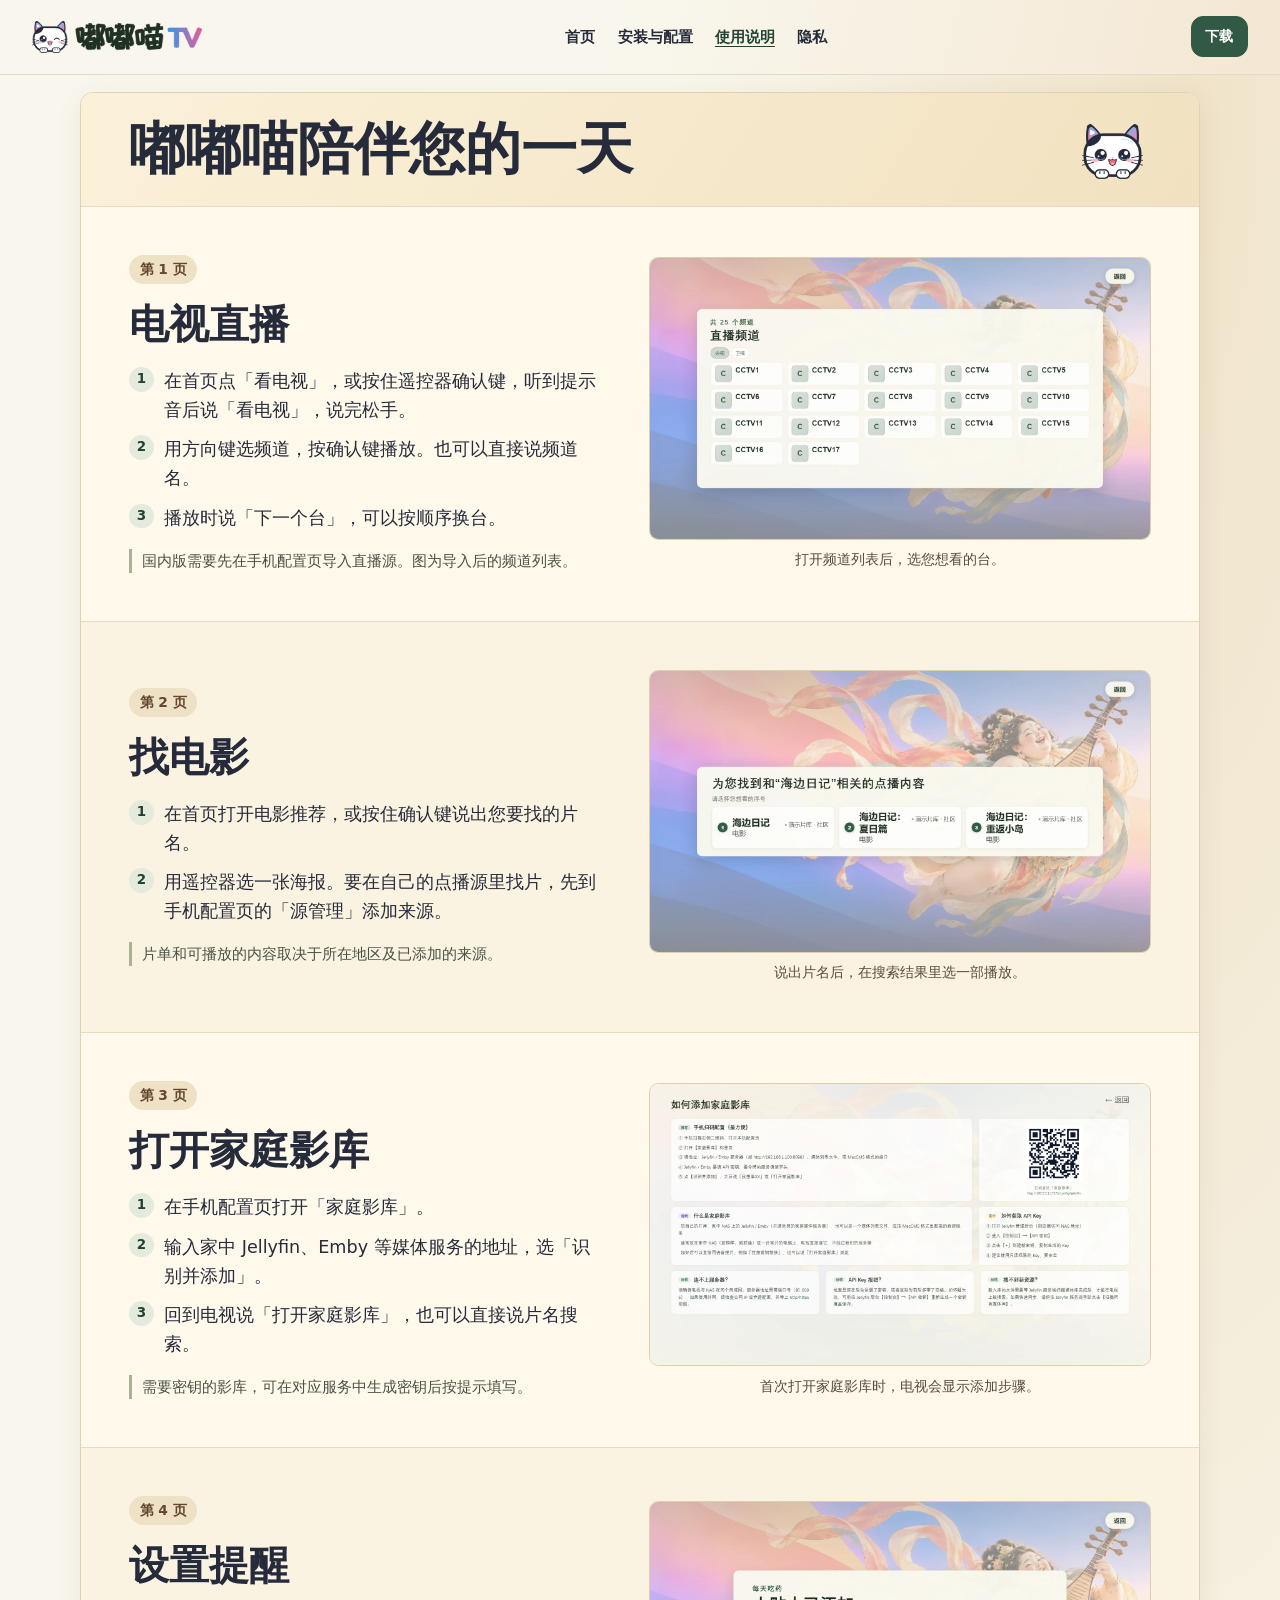
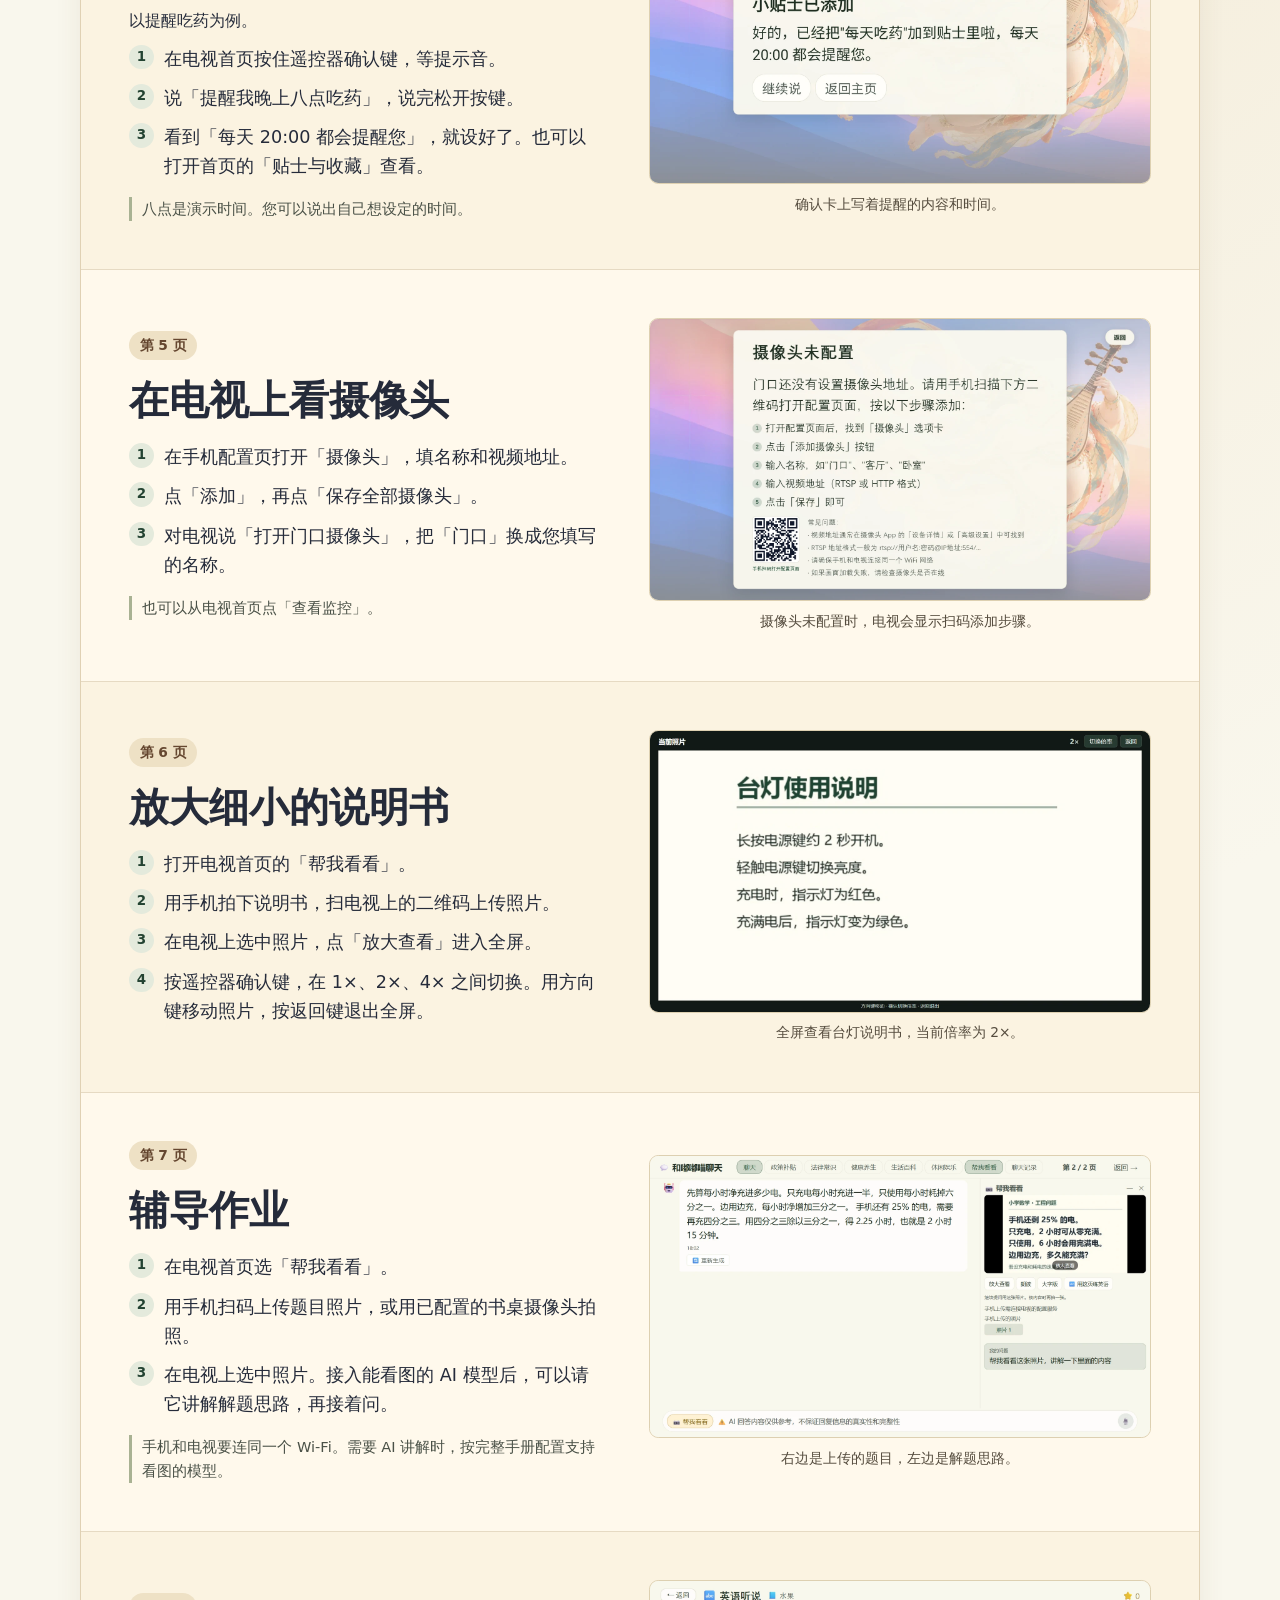
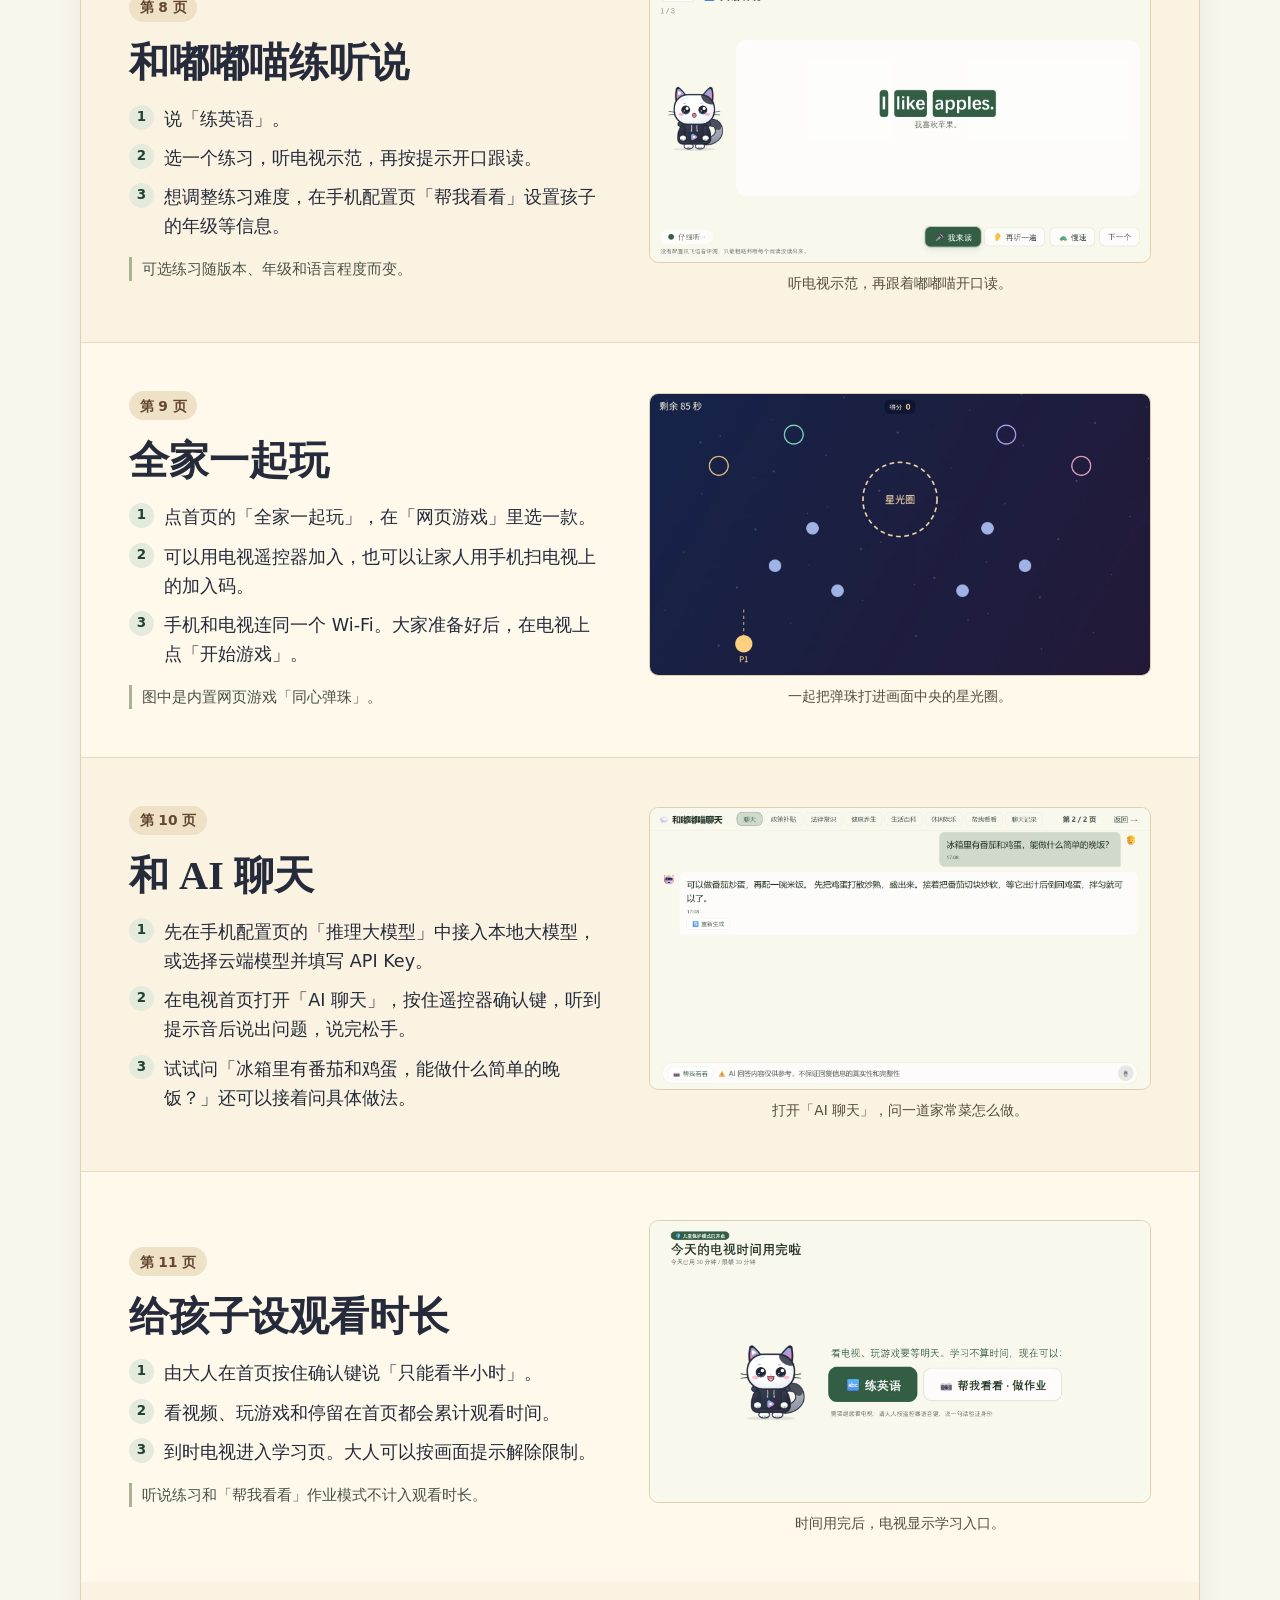
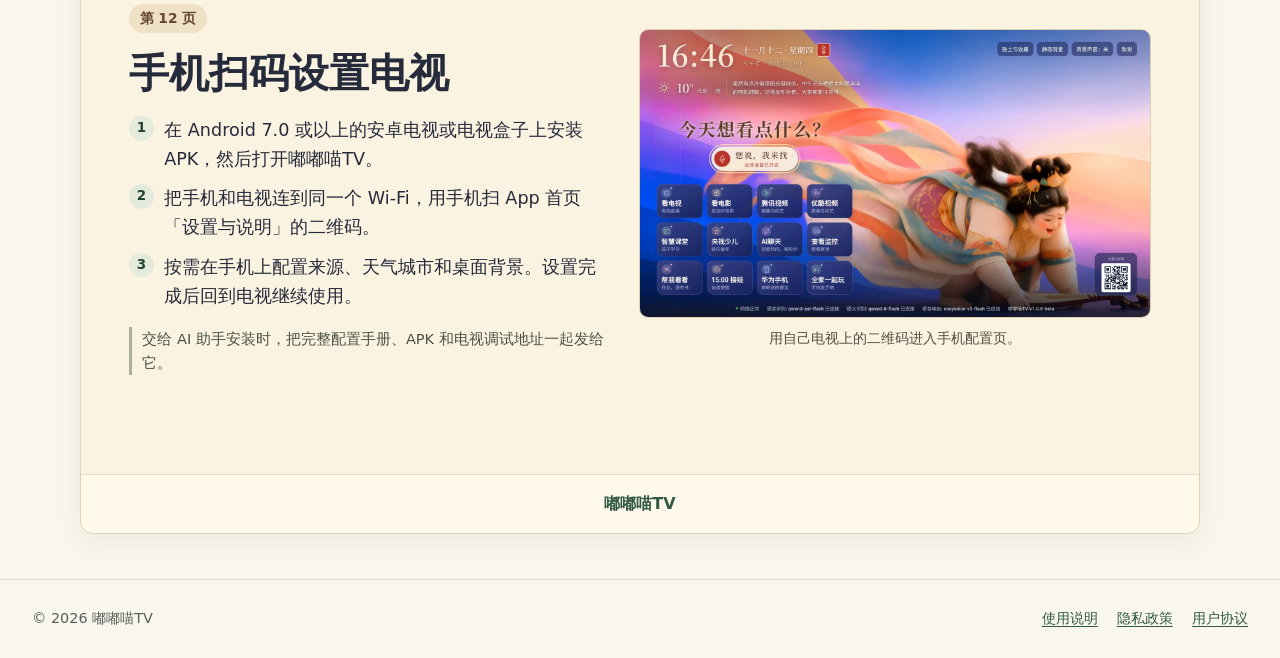
==== commit d23cd497: "Publish the Chinese-only NewTV site" ====
--- a/guide.html
+++ b/guide.html
@@ -9,7 +9,6 @@
   <meta property="og:description" content="嘟嘟喵TV 的常用功能和简明操作，包括语音遥控、电视直播、家庭影库、学习辅导、儿童观看时长和家庭游戏。">
   <meta property="og:type" content="website">
   <meta property="og:image" content="media/zh-hero.webp?v=cn-20261109">
-  <link rel="alternate" hreflang="en" href="en/guide.html">
   <link rel="icon" href="img/favicon.png">
   <link rel="apple-touch-icon" href="img/apple-touch-icon.png">
   <link rel="stylesheet" href="css/base.css">
@@ -24,7 +23,7 @@
       <nav class="nav-links" aria-label="主导航">
         <a href="index.html">首页</a><a href="setup.html">安装与配置</a><a href="guide.html" aria-current="page">使用说明</a><a href="privacy-overview.html">隐私</a>
       </nav>
-      <div class="nav-end"><a class="locale-link" href="en/guide.html" lang="en">English</a><a class="button small" href="setup.html#editions">下载</a></div>
+      <div class="nav-end"><a class="button small" href="setup.html#editions">下载</a></div>
     </div>
   </header>
   <main class="wrap guide-layout" id="content">
@@ -150,7 +149,7 @@
           <p class="chapter-number">第 8 页</p>
           <h2 id="language-title">和嘟嘟喵练听说</h2>
           <ol>
-            <li>国内版说「练英语」。国际版说「学中文」。</li>
+            <li>说「练英语」。</li>
             <li>选一个练习，听电视示范，再按提示开口跟读。</li>
             <li>想调整练习难度，在手机配置页「帮我看看」设置孩子的年级等信息。</li>
           </ol>
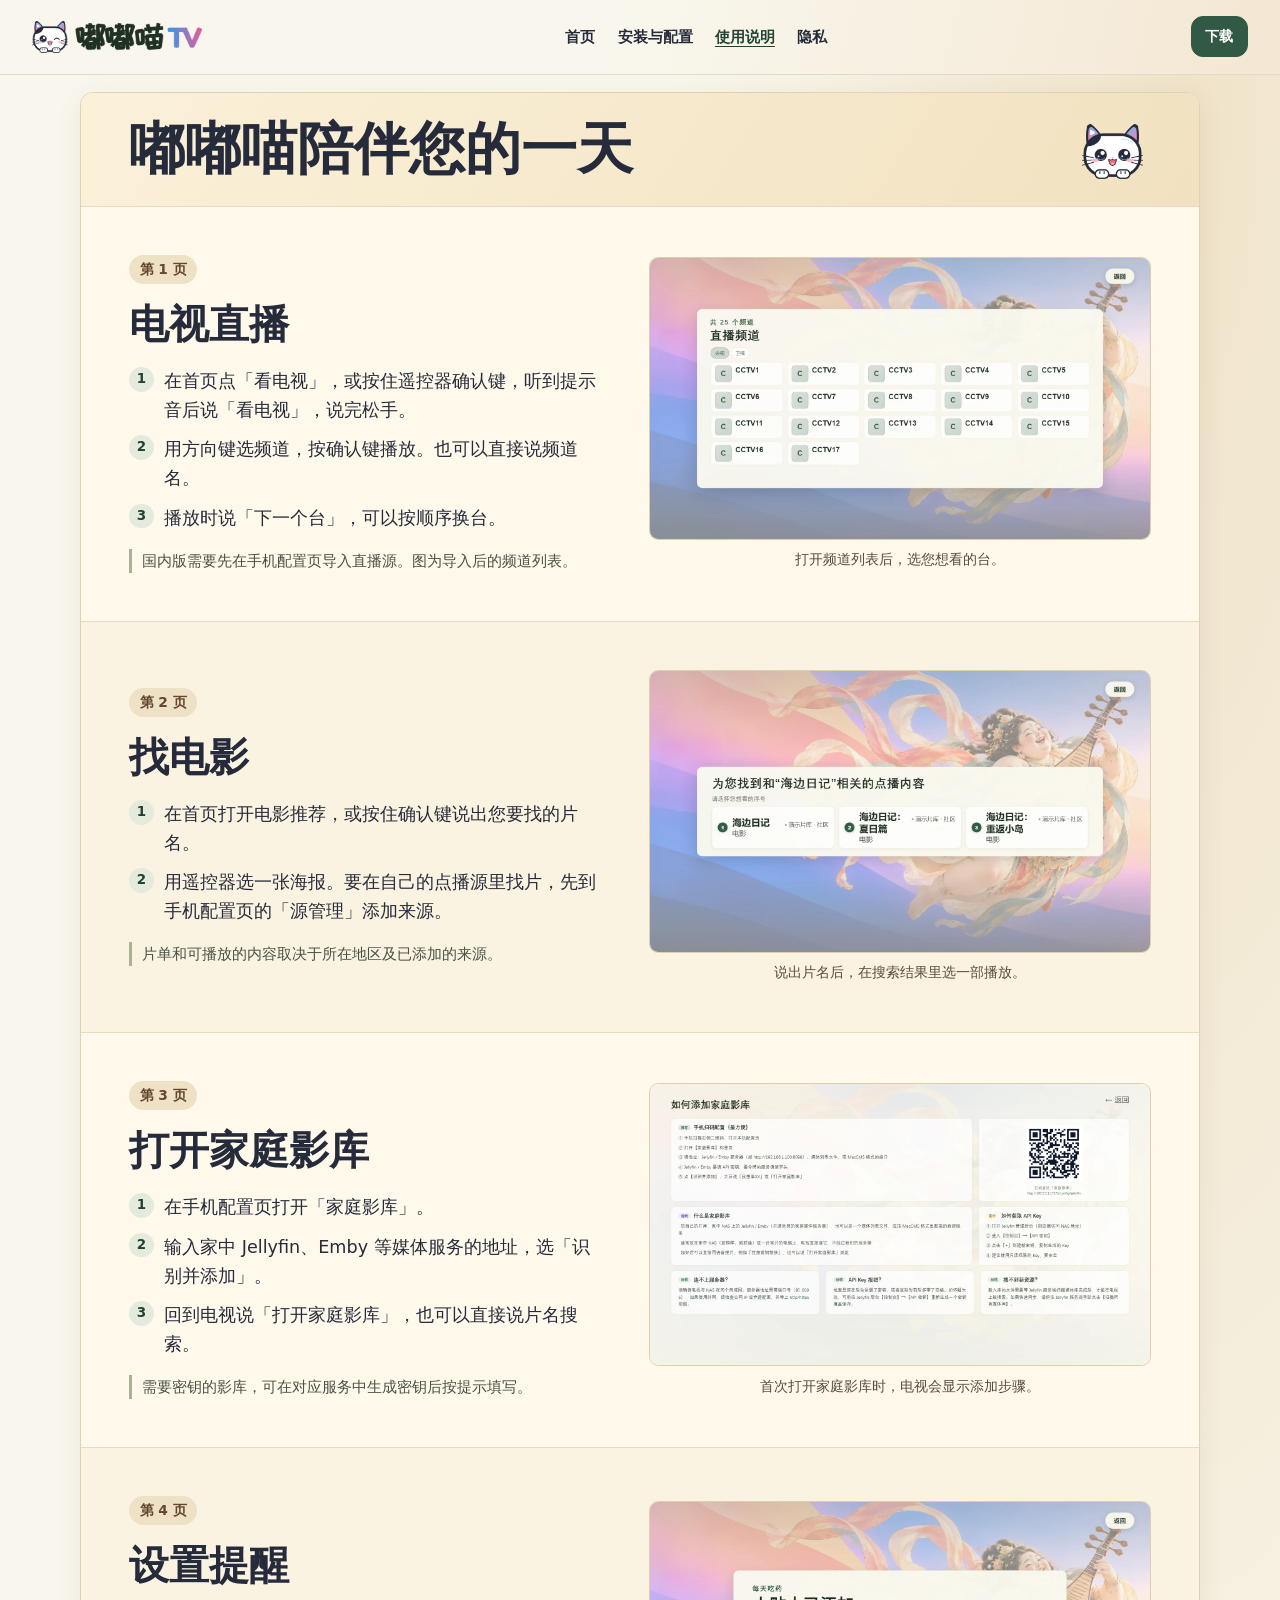
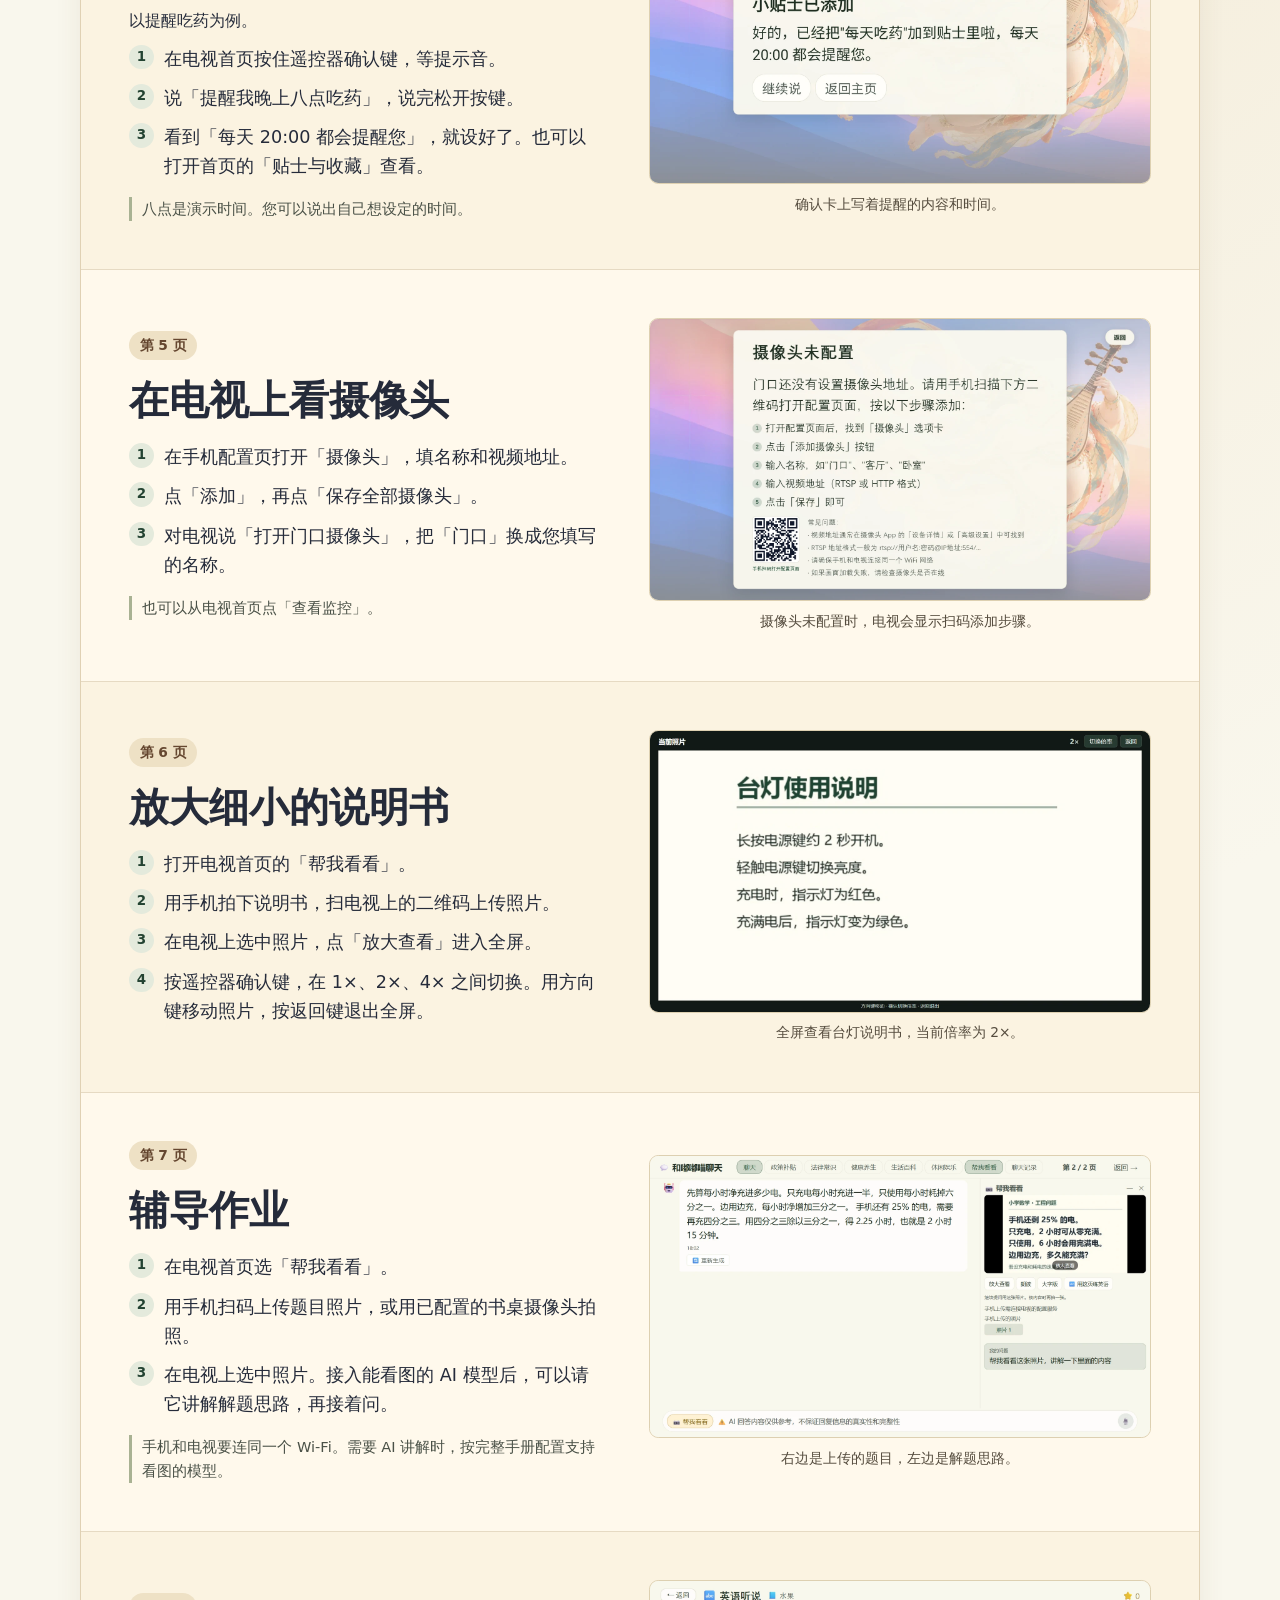
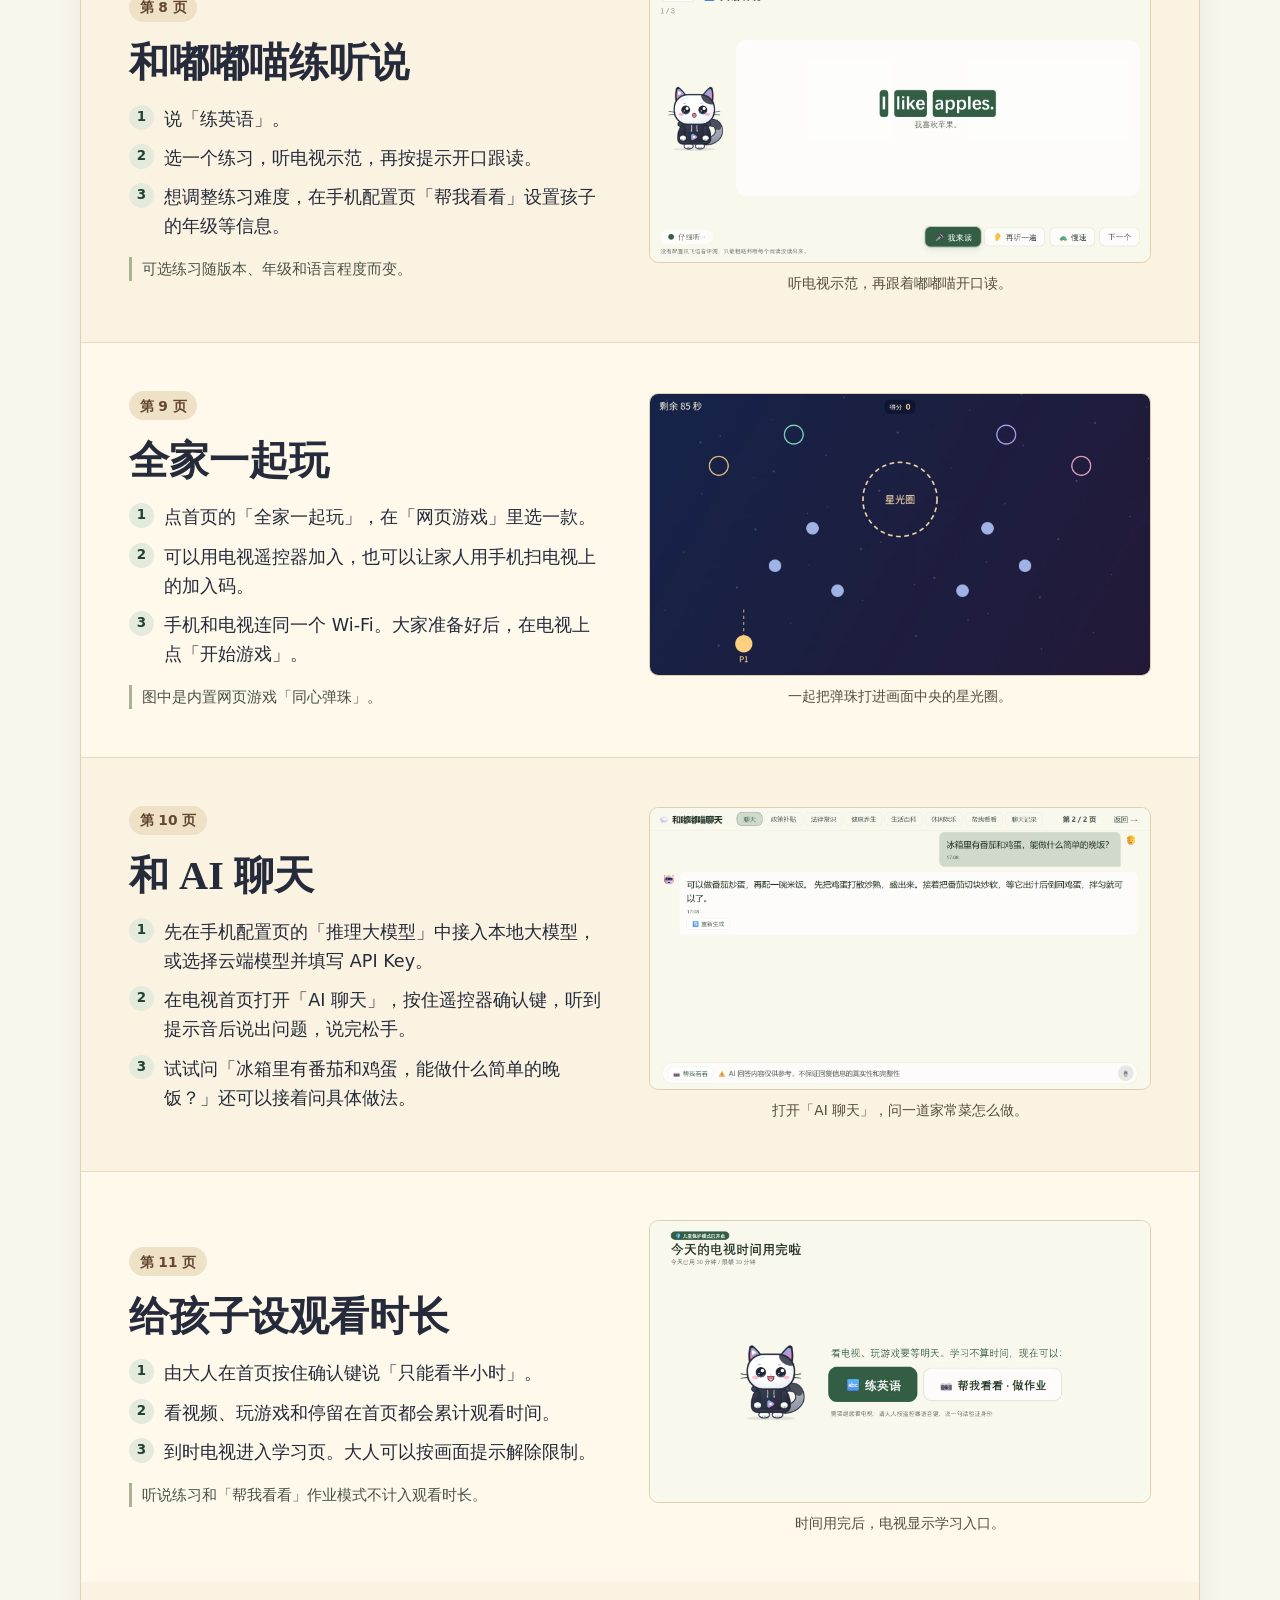
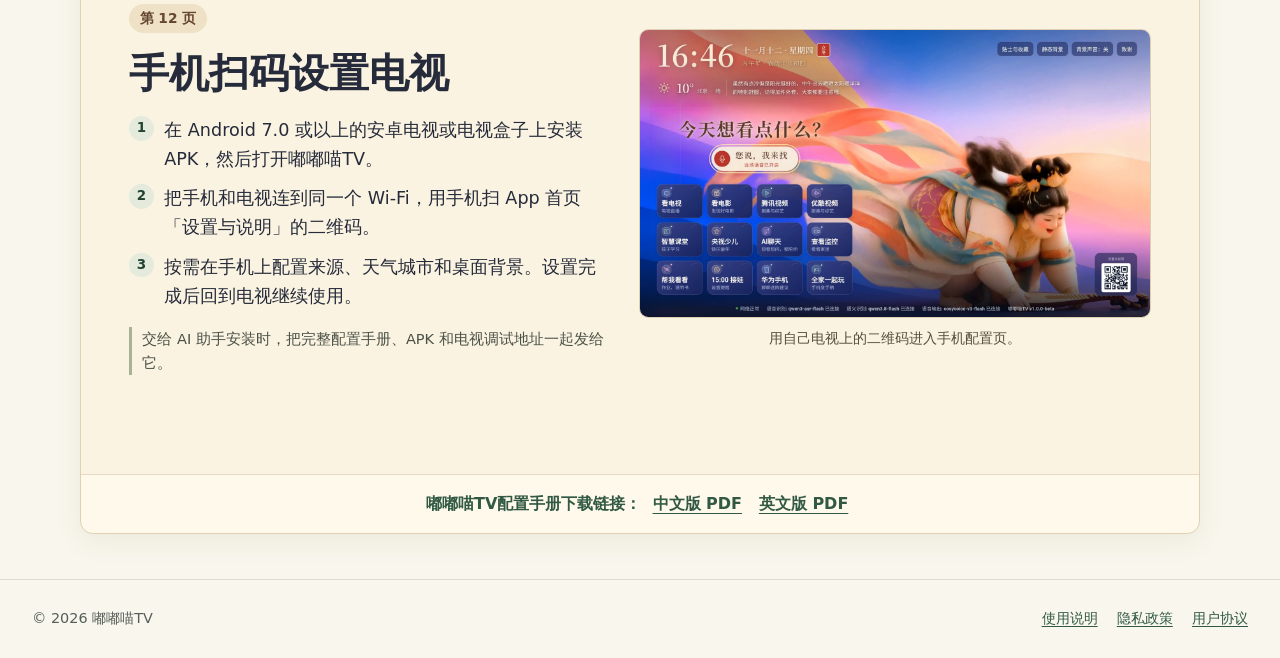
==== commit d4c61c6d: "Link both setup manuals from the user guide" ====
--- a/guide.html
+++ b/guide.html
@@ -223,7 +223,11 @@
           <figcaption>用自己电视上的二维码进入手机配置页。</figcaption>
         </figure>
       </section>
-      <p class="guide-end">嘟嘟喵TV</p>
+      <p class="guide-end">
+        嘟嘟喵TV配置手册下载链接：
+        <a class="text-link" href="https://github.com/newtv-ai/newtv-downloads/releases/download/v1.0.0-beta/newtv-setup-guide-zh.pdf" hreflang="zh-CN">中文版 PDF</a>
+        <a class="text-link" href="https://github.com/newtv-ai/newtv-downloads/releases/download/v1.0.0-beta/newtv-setup-guide-en.pdf" hreflang="en">英文版 PDF</a>
+      </p>
     </article>
   </main>
   <footer class="site-footer"><div class="wrap footer-inner"><span>© 2026 嘟嘟喵TV</span><div class="footer-links"><a href="guide.html">使用说明</a><a href="privacy.html">隐私政策</a><a href="terms.html">用户协议</a></div></div></footer>
--- a/css/guide.css
+++ b/css/guide.css
@@ -73,6 +73,7 @@
 .guide-art img { width: 100%; height: auto; border: 1px solid #ddd0b1; border-radius: .58rem; background: #f5e8cb; }
 .guide-art figcaption { color: #554c3e; margin-top: .55rem; text-align: center; font-size: .86rem; }
 .guide-end { border-top: 1px solid #e6dac3; color: var(--green); text-align: center; padding: 1rem; font-weight: 700; }
+.guide-end a { display: inline-block; margin-inline: .35rem; }
 
 @media (max-width: 730px) {
   .guide-page { grid-template-columns: 1fr; gap: .9rem; }
